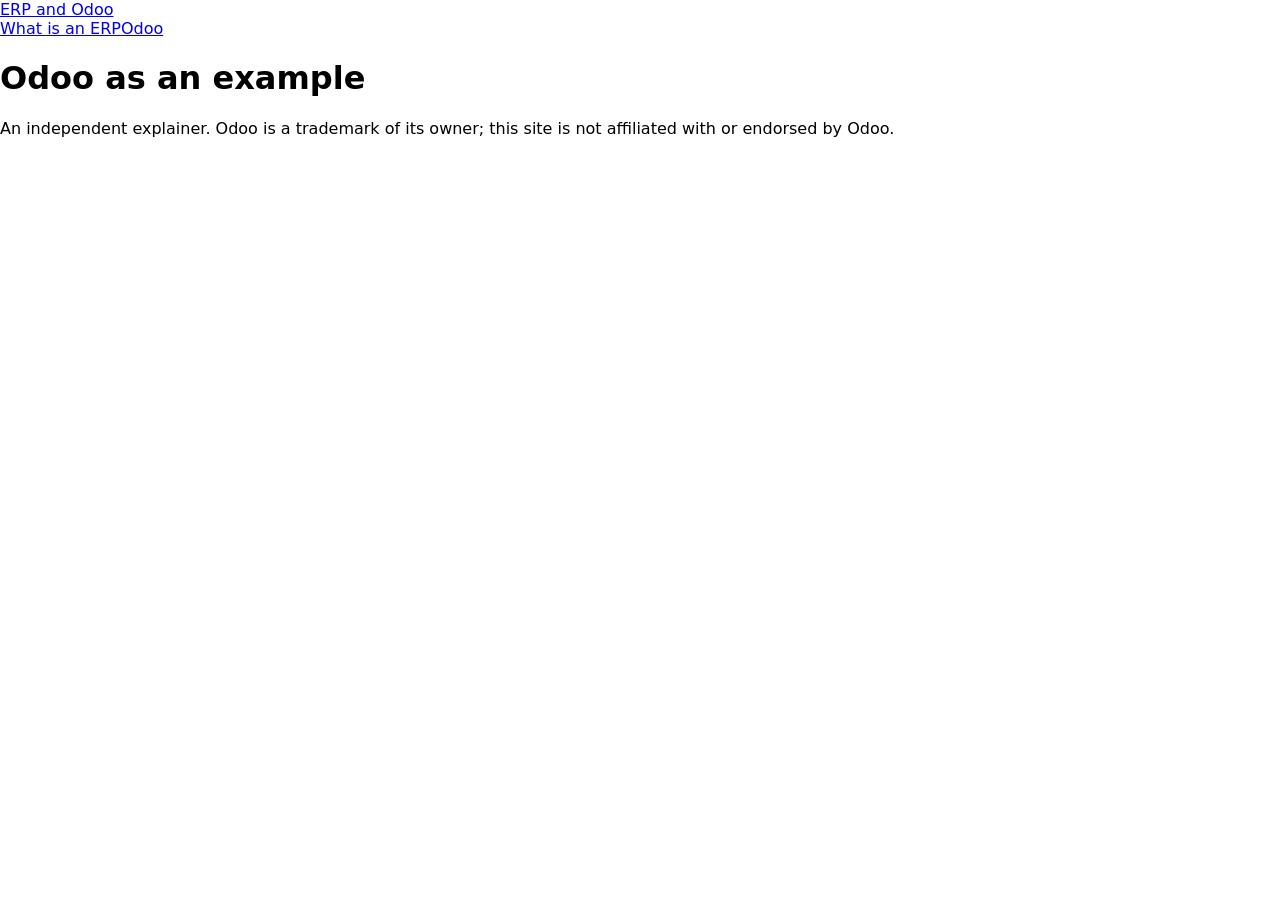
==== odoo.html @ 558ecc85 "Scaffold: two pages, styles and scripts" ====
<!doctype html>
<html lang="en">
<head>
<meta charset="utf-8">
<meta name="viewport" content="width=device-width, initial-scale=1">
<title>Odoo as an example | ERP and Odoo</title>
<link rel="stylesheet" href="css/tokens.css">
<link rel="stylesheet" href="css/layout.css">
<link rel="stylesheet" href="css/site.css">
</head>
<body>
<a class="skip" href="#main">Skip to content</a>
<header class="site-header"><a class="brand" href="index.html">ERP and Odoo</a>
<nav aria-label="Main"><a href="index.html">What is an ERP</a><a href="odoo.html">Odoo</a></nav></header>
<main id="main">
<h1>Odoo as an example</h1>
<!-- content: build.fullstack -->
</main>
<footer class="site-footer"><p>An independent explainer. Odoo is a trademark of its owner; this site is not affiliated with or endorsed by Odoo.</p></footer>
<script src="js/nav.js"></script>
<script src="js/app.js"></script>
</body>
</html>
---- css/tokens.css ----
:root{/* design tokens: designer */}
---- css/layout.css ----
/* layout: ui/ux */
---- css/site.css ----
body{font-family:system-ui,sans-serif;margin:0}
.skip{position:absolute;left:-999px}.skip:focus{left:0}
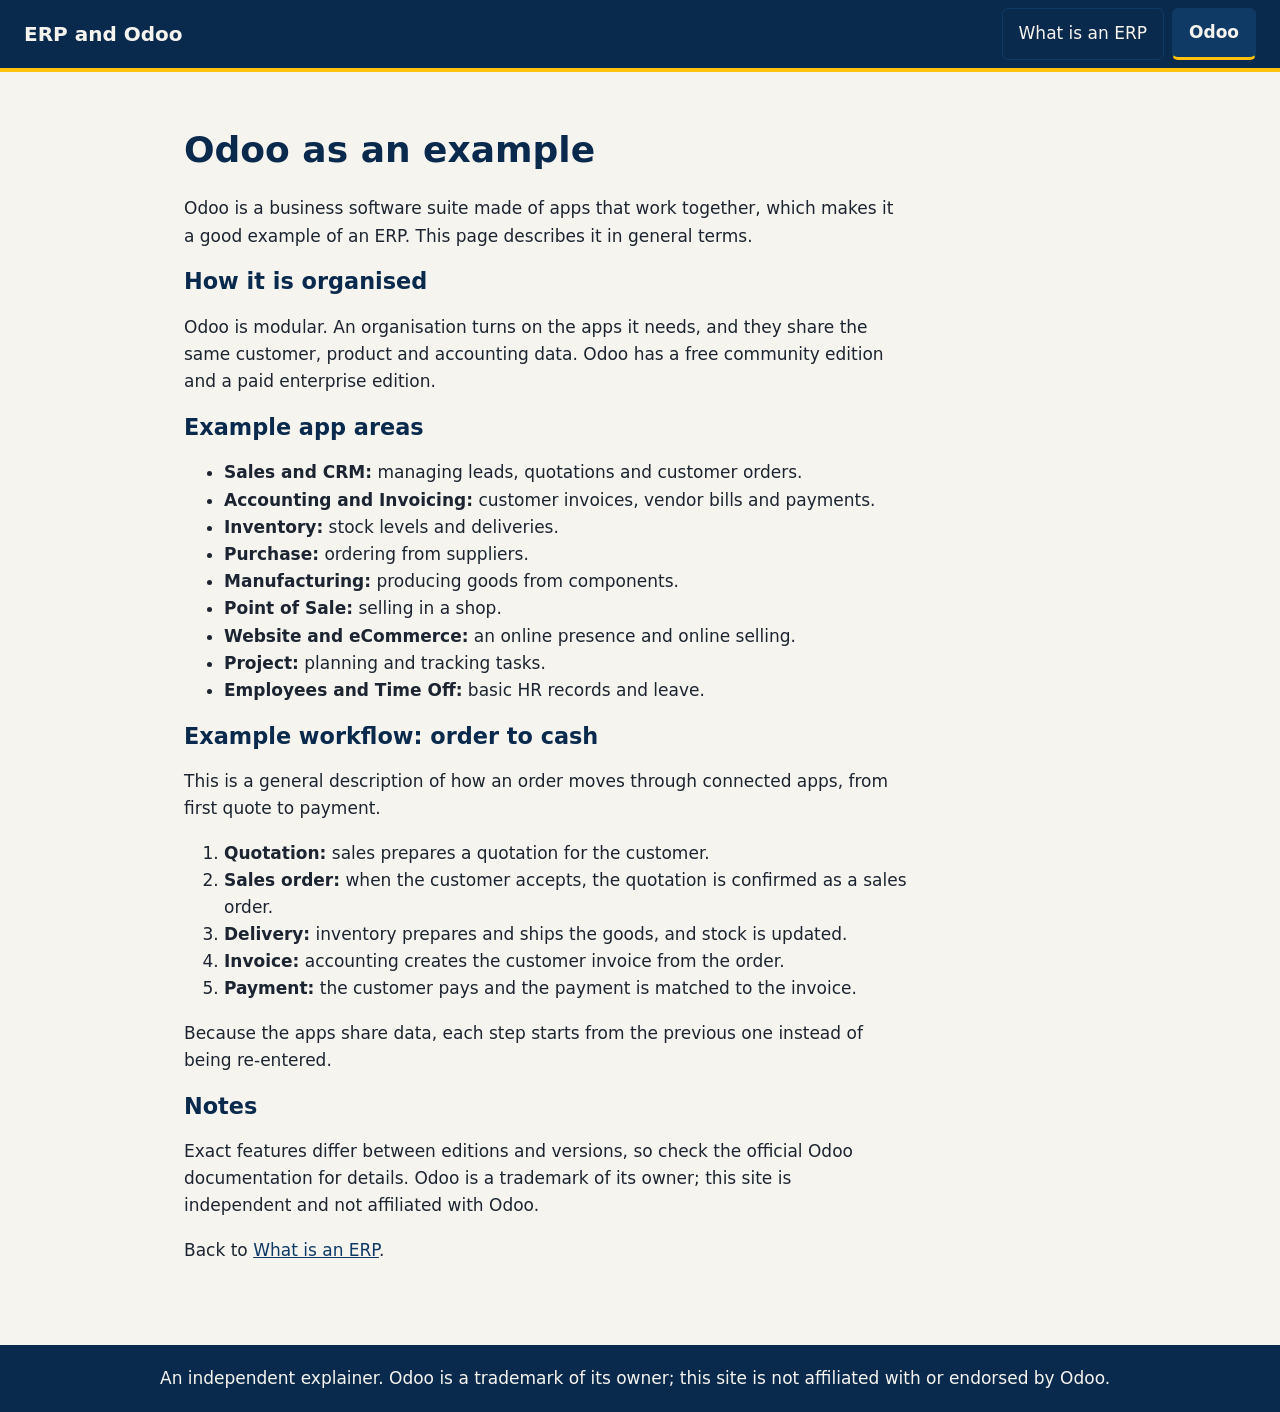
==== commit 137778be: "Add ERP explainer and Odoo overview content" ====
--- a/odoo.html
+++ b/odoo.html
@@ -14,7 +14,34 @@
 <nav aria-label="Main"><a href="index.html">What is an ERP</a><a href="odoo.html">Odoo</a></nav></header>
 <main id="main">
 <h1>Odoo as an example</h1>
-<!-- content: build.fullstack -->
+<p class="lead">Odoo is a business software suite made of apps that work together, which makes it a good example of an ERP. This page describes it in general terms.</p>
+<h2>How it is organised</h2>
+<p>Odoo is modular. An organisation turns on the apps it needs, and they share the same customer, product and accounting data. Odoo has a free community edition and a paid enterprise edition.</p>
+<h2>Example app areas</h2>
+<ul>
+<li><strong>Sales and CRM:</strong> managing leads, quotations and customer orders.</li>
+<li><strong>Accounting and Invoicing:</strong> customer invoices, vendor bills and payments.</li>
+<li><strong>Inventory:</strong> stock levels and deliveries.</li>
+<li><strong>Purchase:</strong> ordering from suppliers.</li>
+<li><strong>Manufacturing:</strong> producing goods from components.</li>
+<li><strong>Point of Sale:</strong> selling in a shop.</li>
+<li><strong>Website and eCommerce:</strong> an online presence and online selling.</li>
+<li><strong>Project:</strong> planning and tracking tasks.</li>
+<li><strong>Employees and Time Off:</strong> basic HR records and leave.</li>
+</ul>
+<h2>Example workflow: order to cash</h2>
+<p>This is a general description of how an order moves through connected apps, from first quote to payment.</p>
+<ol class="flow">
+<li><strong>Quotation:</strong> sales prepares a quotation for the customer.</li>
+<li><strong>Sales order:</strong> when the customer accepts, the quotation is confirmed as a sales order.</li>
+<li><strong>Delivery:</strong> inventory prepares and ships the goods, and stock is updated.</li>
+<li><strong>Invoice:</strong> accounting creates the customer invoice from the order.</li>
+<li><strong>Payment:</strong> the customer pays and the payment is matched to the invoice.</li>
+</ol>
+<p>Because the apps share data, each step starts from the previous one instead of being re-entered.</p>
+<h2>Notes</h2>
+<p>Exact features differ between editions and versions, so check the official Odoo documentation for details. Odoo is a trademark of its owner; this site is independent and not affiliated with Odoo.</p>
+<p>Back to <a href="index.html">What is an ERP</a>.</p>
 </main>
 <footer class="site-footer"><p>An independent explainer. Odoo is a trademark of its owner; this site is not affiliated with or endorsed by Odoo.</p></footer>
 <script src="js/nav.js"></script>
--- a/css/layout.css
+++ b/css/layout.css
@@ -1 +1,81 @@
-/* layout: ui/ux */
+/* layout: ui/ux. Phone first, modules as scannable cards. Colours and type come from tokens.css; fallbacks keep it readable until they land */
+:root{
+  --_paper:var(--color-paper,#f6f4ef);--_surface:var(--color-surface,#fff);--_ink:var(--color-ink,#1b2430);
+  --_dark:var(--color-navy-800,#0a2a4d);--_dark2:var(--color-navy-700,#0f3a66);--_accent:var(--color-safety,#ffc20e);
+  --_line:var(--color-steel-300,#bcc3ca);--_link:var(--color-navy-700,#0f3a66);--_focus:var(--color-focus,#0b63ce);
+  --_font:var(--font-body,system-ui,-apple-system,"Segoe UI",Roboto,Arial,sans-serif);
+  --_gap:var(--space-4,1rem);--_max:var(--content-width,60rem);--_touch:3.25rem;
+}
+*,*::before,*::after{box-sizing:border-box}
+html{-webkit-text-size-adjust:100%}
+body{margin:0;background:var(--_paper);color:var(--_ink);font-family:var(--_font);font-size:1.0625rem;line-height:1.6}
+img,svg{max-width:100%;height:auto}
+h1,h2,h3{line-height:1.2;color:var(--_dark)}
+h1{font-size:1.75rem}h2{font-size:1.4rem}h3{font-size:1.15rem}
+a{color:var(--_link)}
+:focus-visible{outline:3px solid var(--_focus);outline-offset:2px}
+.site-header :focus-visible,.site-footer :focus-visible{outline-color:var(--_paper)}
+
+.skip{position:absolute;left:.5rem;top:-4rem;z-index:100;padding:.75rem 1rem;background:var(--_dark);color:var(--_paper);border-radius:4px;text-decoration:none}
+.skip:focus{top:.5rem}
+
+.site-header{background:var(--_dark);color:var(--_paper);border-bottom:4px solid var(--_accent);padding:.5rem var(--_gap)}
+.brand{display:inline-block;color:var(--_paper);font-weight:800;font-size:1.25rem;text-decoration:none;padding:.5rem 0}
+.site-header nav{display:flex;gap:.5rem;margin-top:.25rem}
+.site-header nav a{flex:1;display:flex;align-items:center;justify-content:center;min-height:var(--_touch);padding:.5rem 1rem;color:var(--_paper);text-decoration:none;border-radius:6px;border:1px solid var(--_dark2);text-align:center}
+.site-header nav a:hover{background:var(--_dark2)}
+.site-header nav a[aria-current="page"]{background:var(--_dark2);font-weight:700;border-bottom:3px solid var(--_accent)}
+
+main{max-width:var(--_max);margin:0 auto;padding:1.25rem var(--_gap)}
+main p,main li{max-width:66ch}
+.site-footer{background:var(--_dark);color:var(--_paper);padding:1.25rem var(--_gap);margin-top:2rem}
+.site-footer p{max-width:var(--_max);margin:0 auto}
+.site-footer a{color:var(--_paper)}
+
+/* forms: big touch targets, labels above fields */
+label{display:block;font-weight:700;margin:1rem 0 .35rem}
+input,select,textarea{display:block;width:100%;min-height:var(--_touch);padding:.6rem .75rem;font:inherit;color:var(--_ink);background:var(--_surface);border:var(--field-border,2px solid #4a5460);border-radius:6px}
+textarea{min-height:8rem}
+fieldset{border:1px solid var(--_line);border-radius:6px;margin:1rem 0;padding:.5rem 1rem 1rem}
+button,.button{display:inline-flex;align-items:center;justify-content:center;min-height:var(--_touch);min-width:var(--_touch);padding:.6rem 1.25rem;font:inherit;font-weight:700;color:var(--_paper);background:var(--color-navy-700,#0f3a66);border:0;border-radius:6px;text-decoration:none;cursor:pointer}
+button:hover,.button:hover{background:var(--color-navy-800,#0a2a4d)}
+button:disabled,.button[aria-disabled="true"]{background:var(--color-steel-100,#e6e9ec);color:var(--color-steel-700,#4a5460);border:2px dashed var(--color-steel-300,#bcc3ca);cursor:not-allowed;opacity:1}
+button:disabled:hover{background:var(--color-steel-100,#e6e9ec)}
+
+/* form guidance: hint text, inline errors (icon + text, not colour alone), status message */
+.hint{margin:.25rem 0 0;font-size:.9rem;color:var(--color-steel-700,#4a5460)}
+.err{margin:.35rem 0 0;font-weight:700;color:var(--color-error-700,#b3261e)}
+.err:empty{display:none}
+.err::before{content:"\26A0\FE0E  "}
+input[aria-invalid="true"],select[aria-invalid="true"],textarea[aria-invalid="true"]{border:var(--field-border-error,2px solid #b3261e)}
+[role="status"]:not(:empty){margin:1rem 0;padding:.75rem 1rem;border-radius:6px;background:var(--color-success-bg,#e8f5ec);border:2px solid var(--color-success-700,#1e6b34);color:var(--color-success-700,#1e6b34);font-weight:700}
+.sr-only{position:absolute;width:1px;height:1px;margin:-1px;padding:0;overflow:hidden;clip:rect(0 0 0 0);white-space:nowrap;border:0}
+form button[type=submit]{width:100%;margin-top:1.25rem}
+
+/* cards and lists: <ul class="cards"><li class="card"> */
+.cards{list-style:none;margin:1.25rem 0;padding:0;display:grid;gap:var(--_gap)}
+.card{background:var(--_surface);border:1px solid var(--_line);border-radius:8px;padding:var(--_gap);box-shadow:var(--shadow-card,0 1px 3px rgba(0,0,0,.15))}
+.card h2,.card h3{margin-top:0}
+
+/* tables: div.table-wrap[tabindex=0][role=region][aria-label] > table.stack-table, td[data-label] */
+.table-wrap{overflow-x:auto;margin:1.25rem 0}
+table{border-collapse:collapse;width:100%;background:var(--_surface)}
+th,td{text-align:left;padding:.75rem;border-bottom:1px solid var(--_line);vertical-align:top}
+th{background:var(--color-steel-100,#e8eaed)}
+@media (max-width:39.99rem){
+  .stack-table thead{position:absolute;left:-999px}
+  .stack-table tr{display:block;margin-bottom:1rem;border:1px solid var(--_line);border-radius:6px}
+  .stack-table td{display:block}
+  .stack-table td::before{content:attr(data-label);display:block;font-size:.8rem;text-transform:uppercase;letter-spacing:.05em;color:var(--color-steel-700,#4a5563)}
+}
+
+@media (min-width:40rem){
+  h1{font-size:2.25rem}
+  .site-header{display:flex;align-items:center;justify-content:space-between;gap:1.5rem;padding:.5rem 1.5rem}
+  .site-header nav{margin:0}
+  .site-header nav a{flex:none}
+  main{padding:2rem 1.5rem}
+  .cards{grid-template-columns:repeat(2,1fr)}
+  form button[type=submit]{width:auto}
+}
+@media (prefers-reduced-motion:reduce){*{scroll-behavior:auto!important;transition:none!important;animation:none!important}}
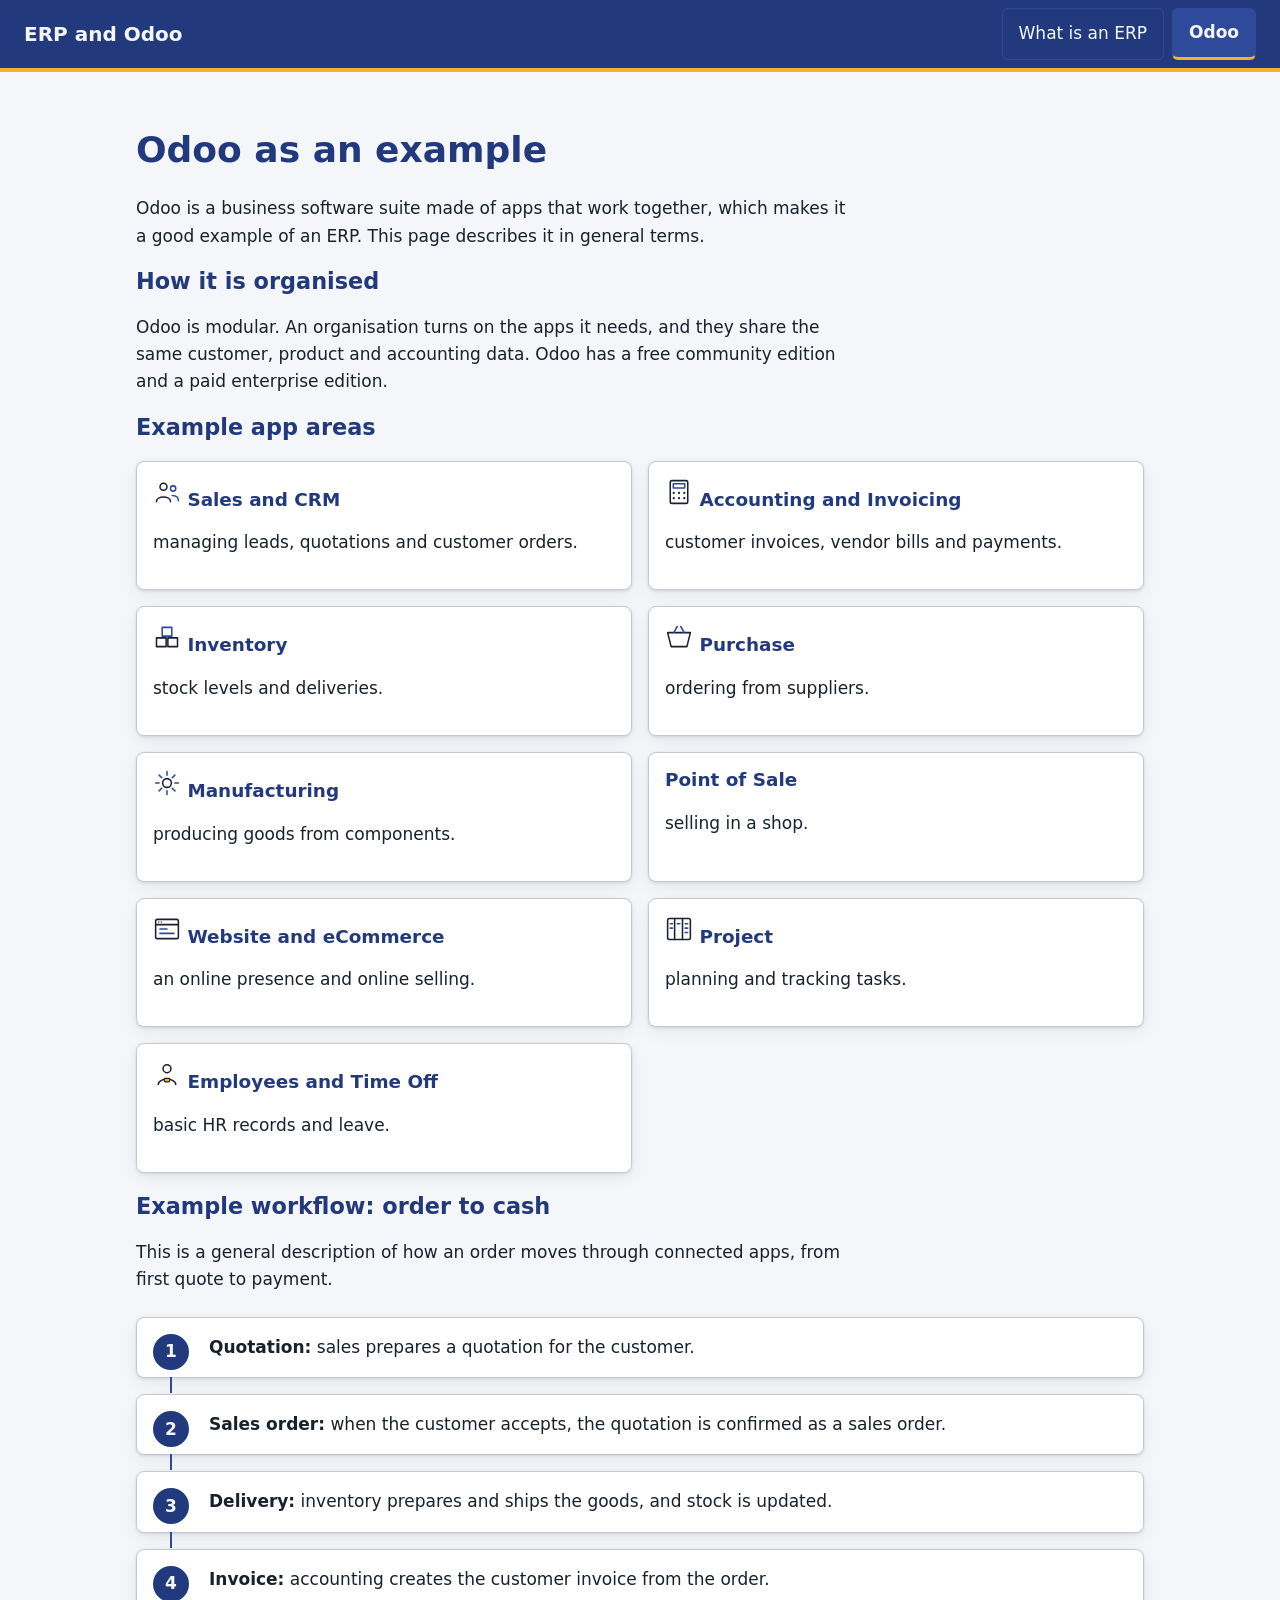
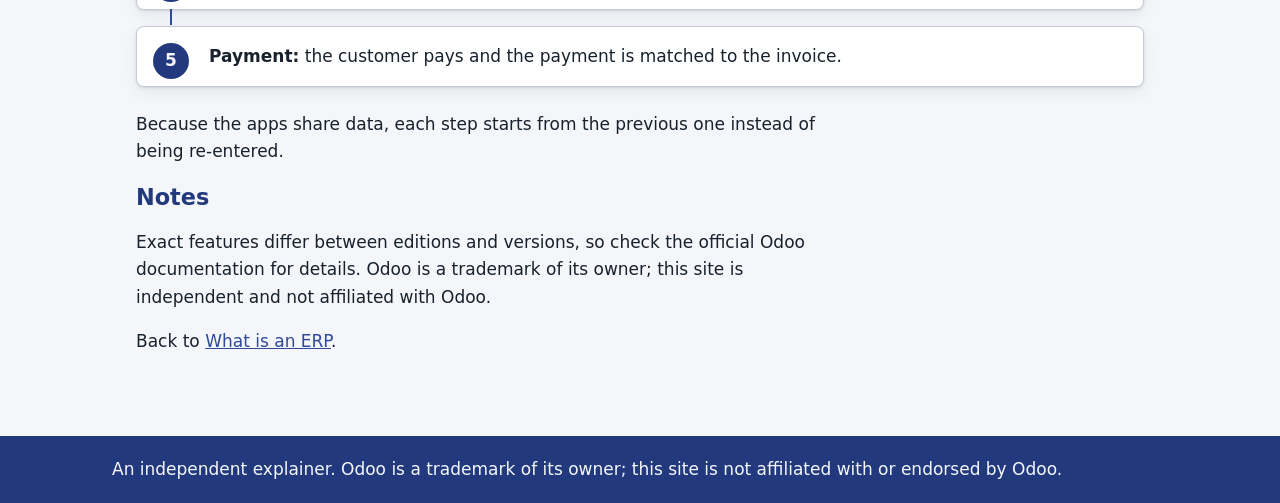
==== commit b6b7a8c7: "Show app areas as cards; add designer icons and module illustration" ====
--- a/odoo.html
+++ b/odoo.html
@@ -18,16 +18,16 @@
 <h2>How it is organised</h2>
 <p>Odoo is modular. An organisation turns on the apps it needs, and they share the same customer, product and accounting data. Odoo has a free community edition and a paid enterprise edition.</p>
 <h2>Example app areas</h2>
-<ul>
-<li><strong>Sales and CRM:</strong> managing leads, quotations and customer orders.</li>
-<li><strong>Accounting and Invoicing:</strong> customer invoices, vendor bills and payments.</li>
-<li><strong>Inventory:</strong> stock levels and deliveries.</li>
-<li><strong>Purchase:</strong> ordering from suppliers.</li>
-<li><strong>Manufacturing:</strong> producing goods from components.</li>
-<li><strong>Point of Sale:</strong> selling in a shop.</li>
-<li><strong>Website and eCommerce:</strong> an online presence and online selling.</li>
-<li><strong>Project:</strong> planning and tracking tasks.</li>
-<li><strong>Employees and Time Off:</strong> basic HR records and leave.</li>
+<ul class="cards">
+<li class="card"><h3><img src="assets/icon-crm.svg" alt="" width="28" height="28"> Sales and CRM</h3><p>managing leads, quotations and customer orders.</p></li>
+<li class="card"><h3><img src="assets/icon-accounting.svg" alt="" width="28" height="28"> Accounting and Invoicing</h3><p>customer invoices, vendor bills and payments.</p></li>
+<li class="card"><h3><img src="assets/icon-inventory.svg" alt="" width="28" height="28"> Inventory</h3><p>stock levels and deliveries.</p></li>
+<li class="card"><h3><img src="assets/icon-purchase.svg" alt="" width="28" height="28"> Purchase</h3><p>ordering from suppliers.</p></li>
+<li class="card"><h3><img src="assets/icon-manufacturing.svg" alt="" width="28" height="28"> Manufacturing</h3><p>producing goods from components.</p></li>
+<li class="card"><h3>Point of Sale</h3><p>selling in a shop.</p></li>
+<li class="card"><h3><img src="assets/icon-website.svg" alt="" width="28" height="28"> Website and eCommerce</h3><p>an online presence and online selling.</p></li>
+<li class="card"><h3><img src="assets/icon-project.svg" alt="" width="28" height="28"> Project</h3><p>planning and tracking tasks.</p></li>
+<li class="card"><h3><img src="assets/icon-hr.svg" alt="" width="28" height="28"> Employees and Time Off</h3><p>basic HR records and leave.</p></li>
 </ul>
 <h2>Example workflow: order to cash</h2>
 <p>This is a general description of how an order moves through connected apps, from first quote to payment.</p>
--- a/css/tokens.css
+++ b/css/tokens.css
@@ -1 +1,60 @@
-:root{/* design tokens: designer */}
+/* Design tokens: erp-odoo. Clean business-software look, original and unbranded.
+   Palette: cool slate ink on soft grey-white paper, indigo-blue for actions, a green accent for "done" states.
+   Deliberately NOT Odoo's colours or artwork.
+   Contrast (hand-calculated, AA): ink on paper ~15:1, navy-700 on paper ~9:1, white on navy-700 ~9.5:1,
+   success-700 on success-bg ~6:1, error-700 on white ~6.5:1.
+   Type: system stacks only, 1.25 scale. Names such as --color-navy-* and --color-safety are kept so the
+   shared layout/site CSS resolves; here safety is a soft amber highlight (use as fill, not as text). */
+:root {
+  --color-paper: #f4f6f9;
+  --color-surface: #ffffff;
+  --color-ink: #18212d;
+  --color-steel-700: #4b5768;
+  --color-steel-300: #c3cad4;
+  --color-steel-100: #e5e9ef;
+  --color-navy-700: #2f4a9a;
+  --color-navy-800: #223a7d;
+  --color-accent-green: #2c7a55;
+  --color-safety: #f0b429;
+  --color-error-700: #b3261e;
+  --color-error-bg: #fdecea;
+  --color-success-700: #1e6b45;
+  --color-success-bg: #e6f4ec;
+  --color-focus: #0b63ce;
+
+  --font-body: system-ui, -apple-system, "Segoe UI", Roboto, "Helvetica Neue", Arial, sans-serif;
+  --font-heading: system-ui, -apple-system, "Segoe UI", Roboto, "Helvetica Neue", Arial, sans-serif;
+  --font-mono: ui-monospace, SFMono-Regular, Menlo, Consolas, monospace;
+
+  --text-sm: 0.9rem;
+  --text-base: 1.0625rem;
+  --text-md: 1.3rem;
+  --text-lg: 1.65rem;
+  --text-xl: 2.1rem;
+  --text-2xl: 2.7rem;
+  --leading-tight: 1.2;
+  --leading-body: 1.65;
+  --weight-heading: 700;
+
+  --space-1: 0.25rem;
+  --space-2: 0.5rem;
+  --space-3: 0.75rem;
+  --space-4: 1rem;
+  --space-5: 1.5rem;
+  --space-6: 2rem;
+  --space-7: 3rem;
+  --space-8: 4.5rem;
+
+  --radius-sm: 4px;
+  --radius-md: 8px;
+  --radius-lg: 14px;
+  --border-width: 1px;
+  --shadow-card: 0 1px 3px rgba(24, 33, 45, 0.12), 0 6px 16px rgba(24, 33, 45, 0.06);
+  --content-width: 66rem;
+  --measure: 64ch;
+
+  --field-height: 3rem;
+  --field-border: var(--border-width) solid var(--color-steel-700);
+  --field-border-error: var(--border-width) solid var(--color-error-700);
+  --focus-ring: 3px solid var(--color-focus);
+}
--- a/css/layout.css
+++ b/css/layout.css
@@ -78,4 +78,10 @@
   .cards{grid-template-columns:repeat(2,1fr)}
   form button[type=submit]{width:auto}
 }
+/* ol.flow: numbered steps with counter circles, joined by a line; stacks on phones */
+.flow{list-style:none;margin:1.5rem 0;padding:0;counter-reset:flow}
+.flow li{position:relative;counter-increment:flow;margin:0 0 1rem;padding:var(--_gap) var(--_gap) var(--_gap) 4rem;min-height:var(--_touch);background:var(--_surface);border:1px solid var(--_line);border-radius:8px;box-shadow:var(--shadow-card,0 1px 3px rgba(0,0,0,.15));max-width:none}
+.flow li::before{content:counter(flow);position:absolute;left:var(--_gap);top:var(--_gap);width:2.25rem;height:2.25rem;border-radius:50%;background:var(--_dark);color:var(--_paper);font-weight:800;display:flex;align-items:center;justify-content:center}
+.flow li:not(:last-child)::after{content:"";position:absolute;left:calc(var(--_gap) + 1.125rem - 1px);bottom:-1rem;height:1rem;border-left:2px solid var(--_dark2)}
+@media (min-width:60rem){.flow li{padding-left:4.5rem}}
 @media (prefers-reduced-motion:reduce){*{scroll-behavior:auto!important;transition:none!important;animation:none!important}}
